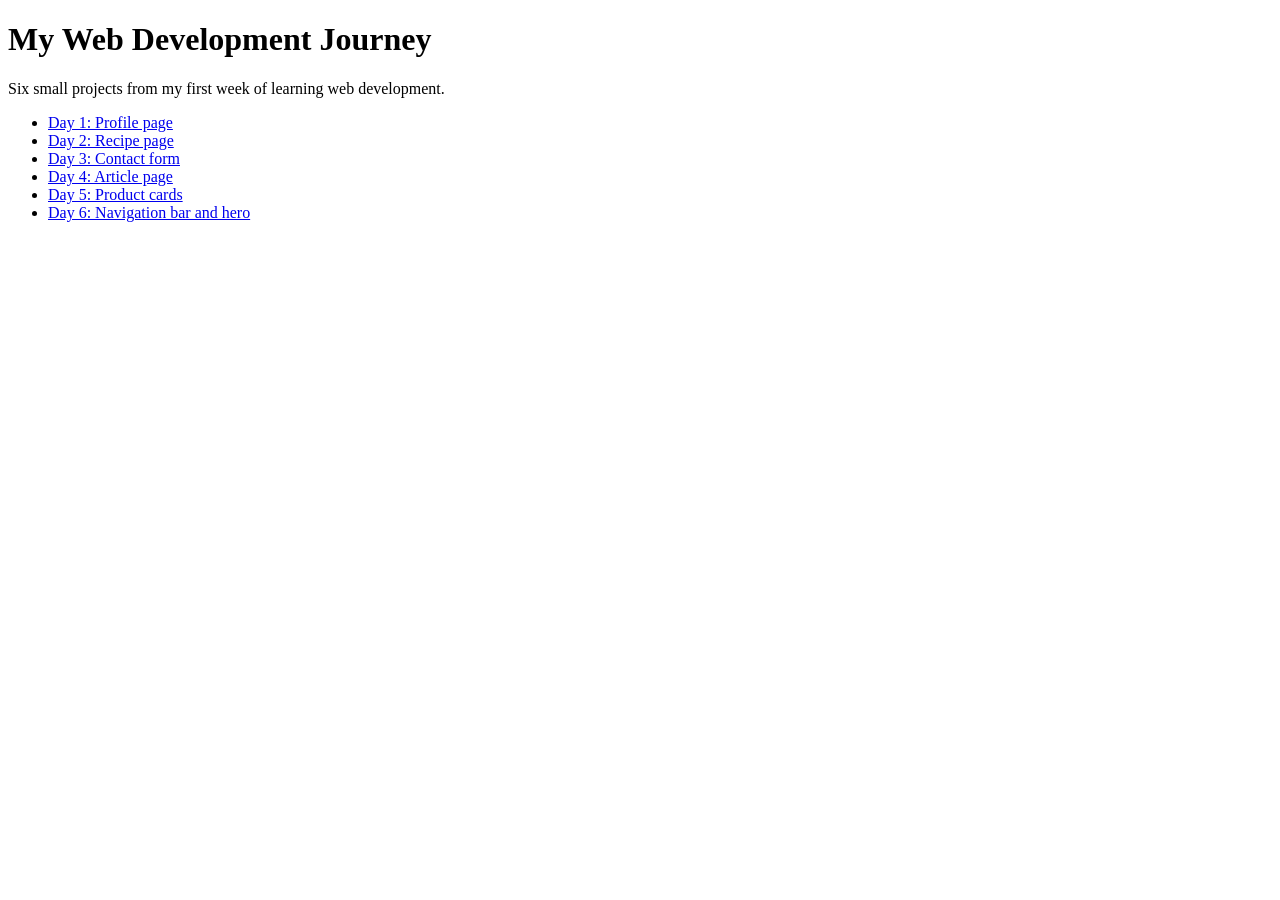
==== index.html @ c398a823 "Add portfolio front page" ====
<!doctype html>
<html lang="en">
  <head>
    <meta charset="UTF-8" />
    <meta name="viewport" content="width=device-width, initial-scale=1.0" />
    <title>Injairu Luvita | Portfolio</title>
  </head>
  <body>
    <h1>My Web Development Journey</h1>
    <p>Six small projects from my first week of learning web development.</p>

<ul>
  <li><a href="day-01/index.html">Day 1: Profile page</a></li>
  <li><a href="day-02/index.html">Day 2: Recipe page</a></li>
  <li><a href="day-03/index.html">Day 3: Contact form</a></li>
  <li><a href="day-04/index.html">Day 4: Article page</a></li>
  <li><a href="day-05/index.html">Day 5: Product cards</a></li>
  <li><a href="day-06/index.html">Day 6: Navigation bar and hero</a></li>
</ul>
  </body>
</html>
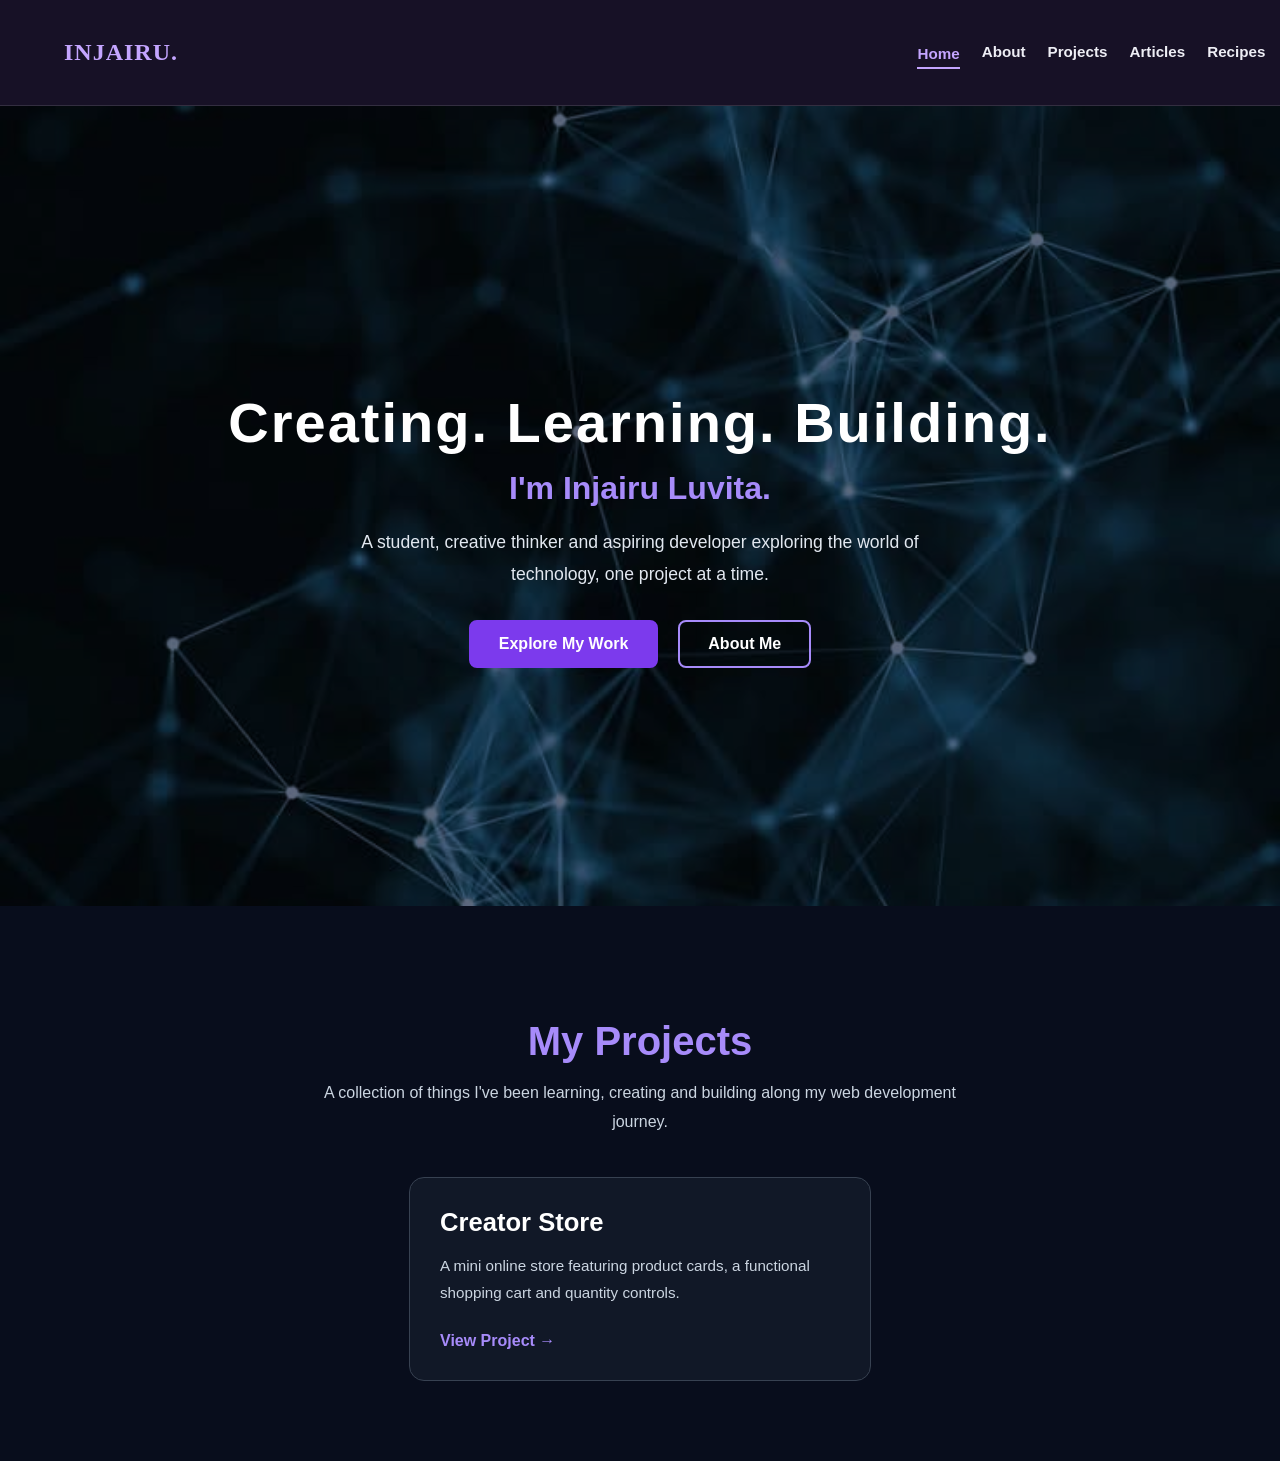
==== commit e4e32dc2: "Complete shared website navigation" ====
--- a/index.html
+++ b/index.html
@@ -4,18 +4,64 @@
     <meta charset="UTF-8" />
     <meta name="viewport" content="width=device-width, initial-scale=1.0" />
     <title>Injairu Luvita | Portfolio</title>
+    <link rel="stylesheet" href="style.css" />
+    <link rel="stylesheet" href="navigation.css" />
   </head>
   <body>
-    <h1>My Web Development Journey</h1>
-    <p>Six small projects from my first week of learning web development.</p>
+    <nav class="site-header">
+      <a href="index.html" class="logo">INJAIRU.</a>
+      <button
+        class="menu-toggle"
+        id="menu-toggle"
+        aria-expanded="false"
+        aria-controls="main-navigation"
+        type="button"
+      >
+        ☰
+      </button>
 
-<ul>
-  <li><a href="day-01/index.html">Day 1: Profile page</a></li>
-  <li><a href="day-02/index.html">Day 2: Recipe page</a></li>
-  <li><a href="day-03/index.html">Day 3: Contact form</a></li>
-  <li><a href="day-04/index.html">Day 4: Article page</a></li>
-  <li><a href="day-05/index.html">Day 5: Product cards</a></li>
-  <li><a href="day-06/index.html">Day 6: Navigation bar and hero</a></li>
-</ul>
+      <div class="main-nav" id="main-navigation">
+        <a href="index.html">Home</a>
+        <a href="day-01/index.html">About</a>
+        <a href="#projects">Projects</a>
+        <a href="day-04/index.html">Articles</a>
+        <a href="day-02/index.html">Recipes</a>
+        <a href="day-03/index.html">Contact</a>
+      </div>
+    </nav>
+    <section class="hero">
+      <h1>Creating. Learning. Building.</h1>
+      <h2>I'm Injairu Luvita.</h2>
+      <p>
+        A student, creative thinker and aspiring developer exploring the world
+        of technology, one project at a time.
+      </p>
+      <div class="hero-buttons">
+        <a href="day-05/index.html" class="btn btn-primary">
+          Explore My Work
+        </a>
+
+        <a href="day-01/index.html" class="btn btn-secondary"> About Me </a>
+      </div>
+    </section>
+    <section class="projects" id="projects">
+      <h2>My Projects</h2>
+      <p>
+        A collection of things I've been learning, creating and building along
+        my web development journey.
+      </p>
+      <div class="project-card">
+        <h3>Creator Store</h3>
+
+        <p>
+          A mini online store featuring product cards, a functional shopping
+          cart and quantity controls.
+        </p>
+
+        <a href="day-05/index.html">View Project →</a>
+      </div>
+    </section>
+    
+    <script src="navigation.js"></script>
   </body>
 </html>
--- a/style.css
+++ b/style.css
@@ -0,0 +1,209 @@
+body {
+  background-color: #080d1c;
+  color: #ffffff;
+  margin: 0;
+  font-family: Arial, sans-serif;
+}
+
+/* NAVIGATION BAR */
+.site-header {
+  display: flex;
+  justify-content: space-between;
+  align-items: center;
+  padding: 20px 40px;
+}
+
+.logo {
+  font-family: "Ravie", cursive;
+  font-size: 1.8rem;
+  font-weight: normal;
+  letter-spacing: 2px;
+  text-decoration: none;
+}
+
+.main-nav {
+  display: flex;
+  gap: 25px;
+}
+
+.main-nav a {
+  text-decoration: none;
+}
+.main-nav a {
+  color: #ffffff;
+  font-size: 0.95rem;
+  transition: color 0.3s ease;
+}
+
+.main-nav a:hover {
+  color: #a78bfa;
+}
+/* HERO SECTION */
+.hero {
+  min-height: 80vh;
+  background-image: url("images/digitalnetwork.jpeg");
+  background-size: cover;
+  background-position: center;
+  background-repeat: no-repeat;
+  background-color: rgba(8, 13, 28, 0.65);
+  background-blend-mode: overlay;
+  display: flex;
+  flex-direction: column;
+  justify-content: center;
+  align-items: center;
+  padding: 40px 20px;
+}
+.hero h1 {
+  font-size: 3.5rem;
+  color: #ffffff;
+  text-align: center;
+  margin-bottom: 15px;
+  letter-spacing: 2px;
+}
+.hero h2 {
+  font-size: 2rem;
+  color: #a78bfa;
+  text-align: center;
+  margin-top: 0;
+  margin-bottom: 20px;
+}
+.hero p {
+  font-size: 1.1rem;
+  color: #e2e8f0;
+  text-align: center;
+  max-width: 650px;
+  line-height: 1.8;
+  margin: 0 20px;
+}
+.hero-buttons {
+  display: flex;
+  gap: 20px;
+  margin-top: 30px;
+}
+/* HERO BUTTONS */
+.btn {
+  display: inline-block;
+  padding: 13px 28px;
+  border-radius: 8px;
+  text-decoration: none;
+  font-weight: bold;
+  transition: all 0.3s ease;
+}
+.btn-primary {
+  background-color: #7c3aed;
+  color: #ffffff;
+  border: 2px solid #7c3aed;
+}
+
+.btn-secondary {
+  background-color: transparent;
+  color: #ffffff;
+  border: 2px solid #a78bfa;
+}
+.btn-primary:hover {
+  background-color: #6d28d9;
+  transform: translateY(-4px);
+}
+
+.btn-secondary:hover {
+  background-color: #a78bfa;
+  color: #080d1c;
+  transform: translateY(-4px);
+}
+/* MOBILE MENU BUTTON */
+.menu-toggle {
+  display: none;
+  background: transparent;
+  border: 2px solid #a78bfa;
+  color: #ffffff;
+  font-size: 1.5rem;
+  padding: 5px 12px;
+  border-radius: 6px;
+  cursor: pointer;
+}
+/* MOBILE RESPONSIVENESS */
+@media (max-width: 768px) {
+  .menu-toggle {
+    display: block;
+  }
+
+  .main-nav {
+    display: none;
+  }
+  .main-nav.active {
+    display: flex;
+    flex-direction: column;
+    position: absolute;
+    top: 75px;
+    right: 20px;
+    background-color: #111827;
+    padding: 20px;
+    border-radius: 10px;
+    gap: 18px;
+    z-index: 100;
+  }
+}
+/* PROJECTS SECTION */
+.projects {
+  padding: 80px 40px;
+  text-align: center;
+}
+
+.projects h2 {
+  font-size: 2.5rem;
+  color: #a78bfa;
+  margin-bottom: 15px;
+}
+
+.projects > p {
+  color: #cbd5e1;
+  max-width: 650px;
+  margin: 0 auto 40px;
+  line-height: 1.8;
+}
+/* PROJECT CARD */
+.project-card {
+  max-width: 400px;
+  margin: 0 auto;
+  padding: 30px;
+  background-color: #111827;
+  border: 1px solid #374151;
+  border-radius: 15px;
+  text-align: left;
+  cursor: pointer;
+}
+.project-card:hover {
+  transform: translateY(-8px);
+  border-color: #a78bfa;
+  box-shadow: 0 10px 30px rgba(124, 58, 237, 0.2);
+}
+.project-card h3 {
+  font-size: 1.6rem;
+  color: #ffffff;
+  margin-top: 0;
+  margin-bottom: 15px;
+}
+.project-card p {
+  color: #cbd5e1;
+  font-size: 0.95rem;
+  line-height: 1.8;
+  margin-bottom: 25px;
+}
+.project-card a {
+  display: inline-block;
+  color: #a78bfa;
+  font-weight: bold;
+  text-decoration: none;
+  transition: color 0.3s ease;
+}
+
+.project-card a:hover {
+  color: #ec4899;
+  text-decoration: underline;
+}
+.main-nav a.active {
+  color: #a78bfa;
+  border-bottom: 2px solid #a78bfa;
+  padding-bottom: 5px;
+  font-weight: bold;
+}
--- a/navigation.css
+++ b/navigation.css
@@ -0,0 +1,95 @@
+/* SHARED WEBSITE NAVIGATION */
+
+.site-header {
+  position: relative;
+  z-index: 1000;
+  width: 100%;
+  min-height: 75px;
+  padding: 15px 5%;
+  display: flex;
+  align-items: center;
+  justify-content: space-between;
+  gap: 25px;
+  background: #171126;
+  color: #ffffff;
+  border-bottom: 1px solid rgba(255, 255, 255, 0.12);
+}
+
+.site-header .logo {
+  color: #c4a5ff;
+  font-size: 1.5rem;
+  font-weight: 800;
+  text-decoration: none;
+  letter-spacing: 1px;
+}
+
+.main-nav {
+  display: flex;
+  align-items: center;
+  justify-content: center;
+  flex-wrap: wrap;
+  gap: 22px;
+}
+
+.main-nav a {
+  color: #eeeeF5;
+  font-size: 0.95rem;
+  font-weight: 600;
+  text-decoration: none;
+  padding: 8px 0;
+  border-bottom: 2px solid transparent;
+  transition:
+    color 0.25s ease,
+    border-color 0.25s ease;
+}
+
+.main-nav a:hover,
+.main-nav a.active {
+  color: #c4a5ff;
+  border-bottom-color: #c4a5ff;
+}
+
+.main-nav a:focus-visible,
+.site-header .logo:focus-visible,
+.menu-toggle:focus-visible {
+  outline: 3px solid #ec4899;
+  outline-offset: 5px;
+  border-radius: 3px;
+}
+
+.menu-toggle {
+  display: none;
+  border: 1px solid #a78bfa;
+  border-radius: 8px;
+  padding: 8px 12px;
+  background: transparent;
+  color: #ffffff;
+  font-size: 1.4rem;
+  cursor: pointer;
+}
+
+/* MOBILE NAVIGATION */
+
+@media (max-width: 760px) {
+  .site-header {
+    flex-wrap: wrap;
+    padding: 15px 5%;
+  }
+
+  .menu-toggle {
+    display: block;
+  }
+
+  .main-nav {
+    display: none;
+    width: 100%;
+    flex-direction: column;
+    align-items: flex-start;
+    gap: 12px;
+    padding: 15px 0 5px;
+  }
+
+  .main-nav.active {
+    display: flex;
+  }
+}
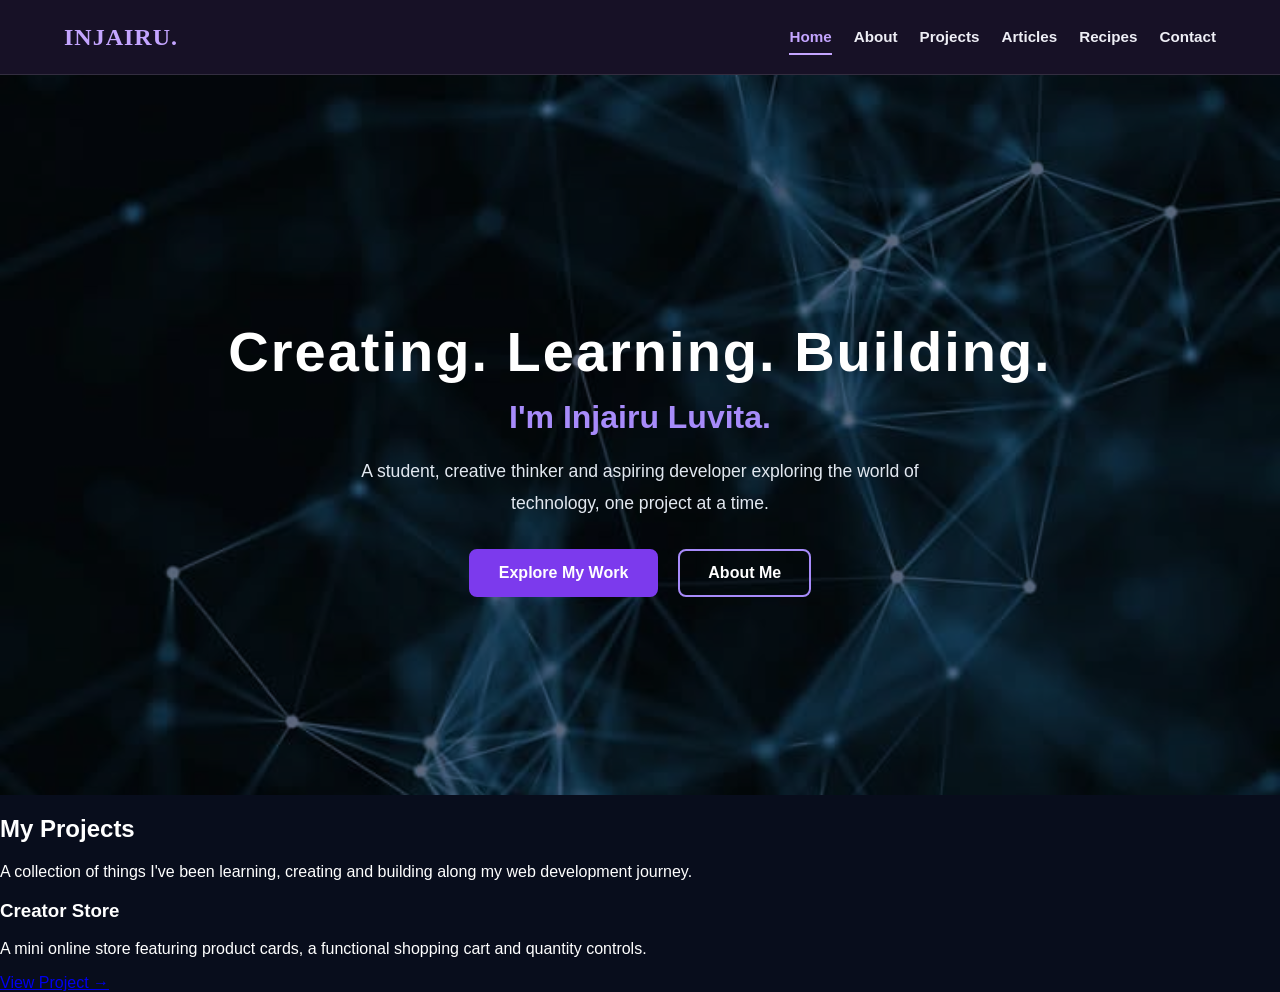
==== commit 7555ce8b: "Fix mobile home page navigation" ====
--- a/index.html
+++ b/index.html
@@ -61,7 +61,7 @@
         <a href="day-05/index.html">View Project →</a>
       </div>
     </section>
-    
+
     <script src="navigation.js"></script>
   </body>
 </html>
--- a/style.css
+++ b/style.css
@@ -1,3 +1,8 @@
+*,
+*::before,
+*::after {
+  box-sizing: border-box;
+}
 body {
   background-color: #080d1c;
   color: #ffffff;
@@ -6,13 +11,6 @@
 }
 
 /* NAVIGATION BAR */
-.site-header {
-  display: flex;
-  justify-content: space-between;
-  align-items: center;
-  padding: 20px 40px;
-}
-
 .logo {
   font-family: "Ravie", cursive;
   font-size: 1.8rem;
@@ -21,23 +19,6 @@
   text-decoration: none;
 }
 
-.main-nav {
-  display: flex;
-  gap: 25px;
-}
-
-.main-nav a {
-  text-decoration: none;
-}
-.main-nav a {
-  color: #ffffff;
-  font-size: 0.95rem;
-  transition: color 0.3s ease;
-}
-
-.main-nav a:hover {
-  color: #a78bfa;
-}
 /* HERO SECTION */
 .hero {
   min-height: 80vh;
@@ -110,100 +91,47 @@
   color: #080d1c;
   transform: translateY(-4px);
 }
-/* MOBILE MENU BUTTON */
-.menu-toggle {
-  display: none;
-  background: transparent;
-  border: 2px solid #a78bfa;
-  color: #ffffff;
-  font-size: 1.5rem;
-  padding: 5px 12px;
-  border-radius: 6px;
-  cursor: pointer;
-}
-/* MOBILE RESPONSIVENESS */
-@media (max-width: 768px) {
-  .menu-toggle {
-    display: block;
+/* MOBILE HOMEPAGE SPACING */
+
+@media (max-width: 760px) {
+  .projects {
+    padding: 45px 22px;
   }
 
-  .main-nav {
-    display: none;
+  .projects h2 {
+    font-size: 2rem;
   }
-  .main-nav.active {
-    display: flex;
-    flex-direction: column;
-    position: absolute;
-    top: 75px;
-    right: 20px;
-    background-color: #111827;
-    padding: 20px;
-    border-radius: 10px;
-    gap: 18px;
-    z-index: 100;
+
+  .projects > p {
+    margin-left: 0;
+    margin-right: 0;
+  }
+
+  .project-card {
+    width: 100%;
+    max-width: 100%;
+    padding: 22px;
+    margin: 0 auto;
+  }
+
+  .hero {
+    padding: 40px 22px;
+  }
+
+  .hero h1 {
+    font-size: 2.3rem;
+  }
+
+  .hero h2 {
+    font-size: 1.7rem;
+  }
+
+  .hero p {
+    margin: 0;
+  }
+
+  .hero-buttons {
+    flex-wrap: wrap;
+    justify-content: center;
   }
 }
-/* PROJECTS SECTION */
-.projects {
-  padding: 80px 40px;
-  text-align: center;
-}
-
-.projects h2 {
-  font-size: 2.5rem;
-  color: #a78bfa;
-  margin-bottom: 15px;
-}
-
-.projects > p {
-  color: #cbd5e1;
-  max-width: 650px;
-  margin: 0 auto 40px;
-  line-height: 1.8;
-}
-/* PROJECT CARD */
-.project-card {
-  max-width: 400px;
-  margin: 0 auto;
-  padding: 30px;
-  background-color: #111827;
-  border: 1px solid #374151;
-  border-radius: 15px;
-  text-align: left;
-  cursor: pointer;
-}
-.project-card:hover {
-  transform: translateY(-8px);
-  border-color: #a78bfa;
-  box-shadow: 0 10px 30px rgba(124, 58, 237, 0.2);
-}
-.project-card h3 {
-  font-size: 1.6rem;
-  color: #ffffff;
-  margin-top: 0;
-  margin-bottom: 15px;
-}
-.project-card p {
-  color: #cbd5e1;
-  font-size: 0.95rem;
-  line-height: 1.8;
-  margin-bottom: 25px;
-}
-.project-card a {
-  display: inline-block;
-  color: #a78bfa;
-  font-weight: bold;
-  text-decoration: none;
-  transition: color 0.3s ease;
-}
-
-.project-card a:hover {
-  color: #ec4899;
-  text-decoration: underline;
-}
-.main-nav a.active {
-  color: #a78bfa;
-  border-bottom: 2px solid #a78bfa;
-  padding-bottom: 5px;
-  font-weight: bold;
-}
--- a/navigation.css
+++ b/navigation.css
@@ -1,4 +1,6 @@
 /* SHARED WEBSITE NAVIGATION */
+
+
 
 .site-header {
   position: relative;
@@ -21,6 +23,7 @@
   font-weight: 800;
   text-decoration: none;
   letter-spacing: 1px;
+  flex-shrink: 0;
 }
 
 .main-nav {
@@ -32,7 +35,7 @@
 }
 
 .main-nav a {
-  color: #eeeeF5;
+  color: #eeeef5;
   font-size: 0.95rem;
   font-weight: 600;
   text-decoration: none;
@@ -59,37 +62,53 @@
 
 .menu-toggle {
   display: none;
+  flex-shrink: 0;
+  width: 44px;
+  height: 44px;
+  padding: 0;
   border: 1px solid #a78bfa;
   border-radius: 8px;
-  padding: 8px 12px;
   background: transparent;
   color: #ffffff;
-  font-size: 1.4rem;
+  font-size: 1.5rem;
+  line-height: 1;
   cursor: pointer;
+  align-items: center;
+  justify-content: center;
 }
 
 /* MOBILE NAVIGATION */
 
 @media (max-width: 760px) {
   .site-header {
+    width: 100%;
     flex-wrap: wrap;
-    padding: 15px 5%;
+    padding: 12px 20px;
+    gap: 10px;
   }
 
   .menu-toggle {
-    display: block;
+    display: flex;
   }
 
   .main-nav {
     display: none;
     width: 100%;
+    min-width: 0;
+    margin: 0;
+    padding: 12px 0;
     flex-direction: column;
     align-items: flex-start;
-    gap: 12px;
-    padding: 15px 0 5px;
+    gap: 8px;
   }
 
   .main-nav.active {
     display: flex;
   }
-}+
+  .main-nav a {
+    display: block;
+    width: 100%;
+    padding: 8px 0;
+  }
+}
